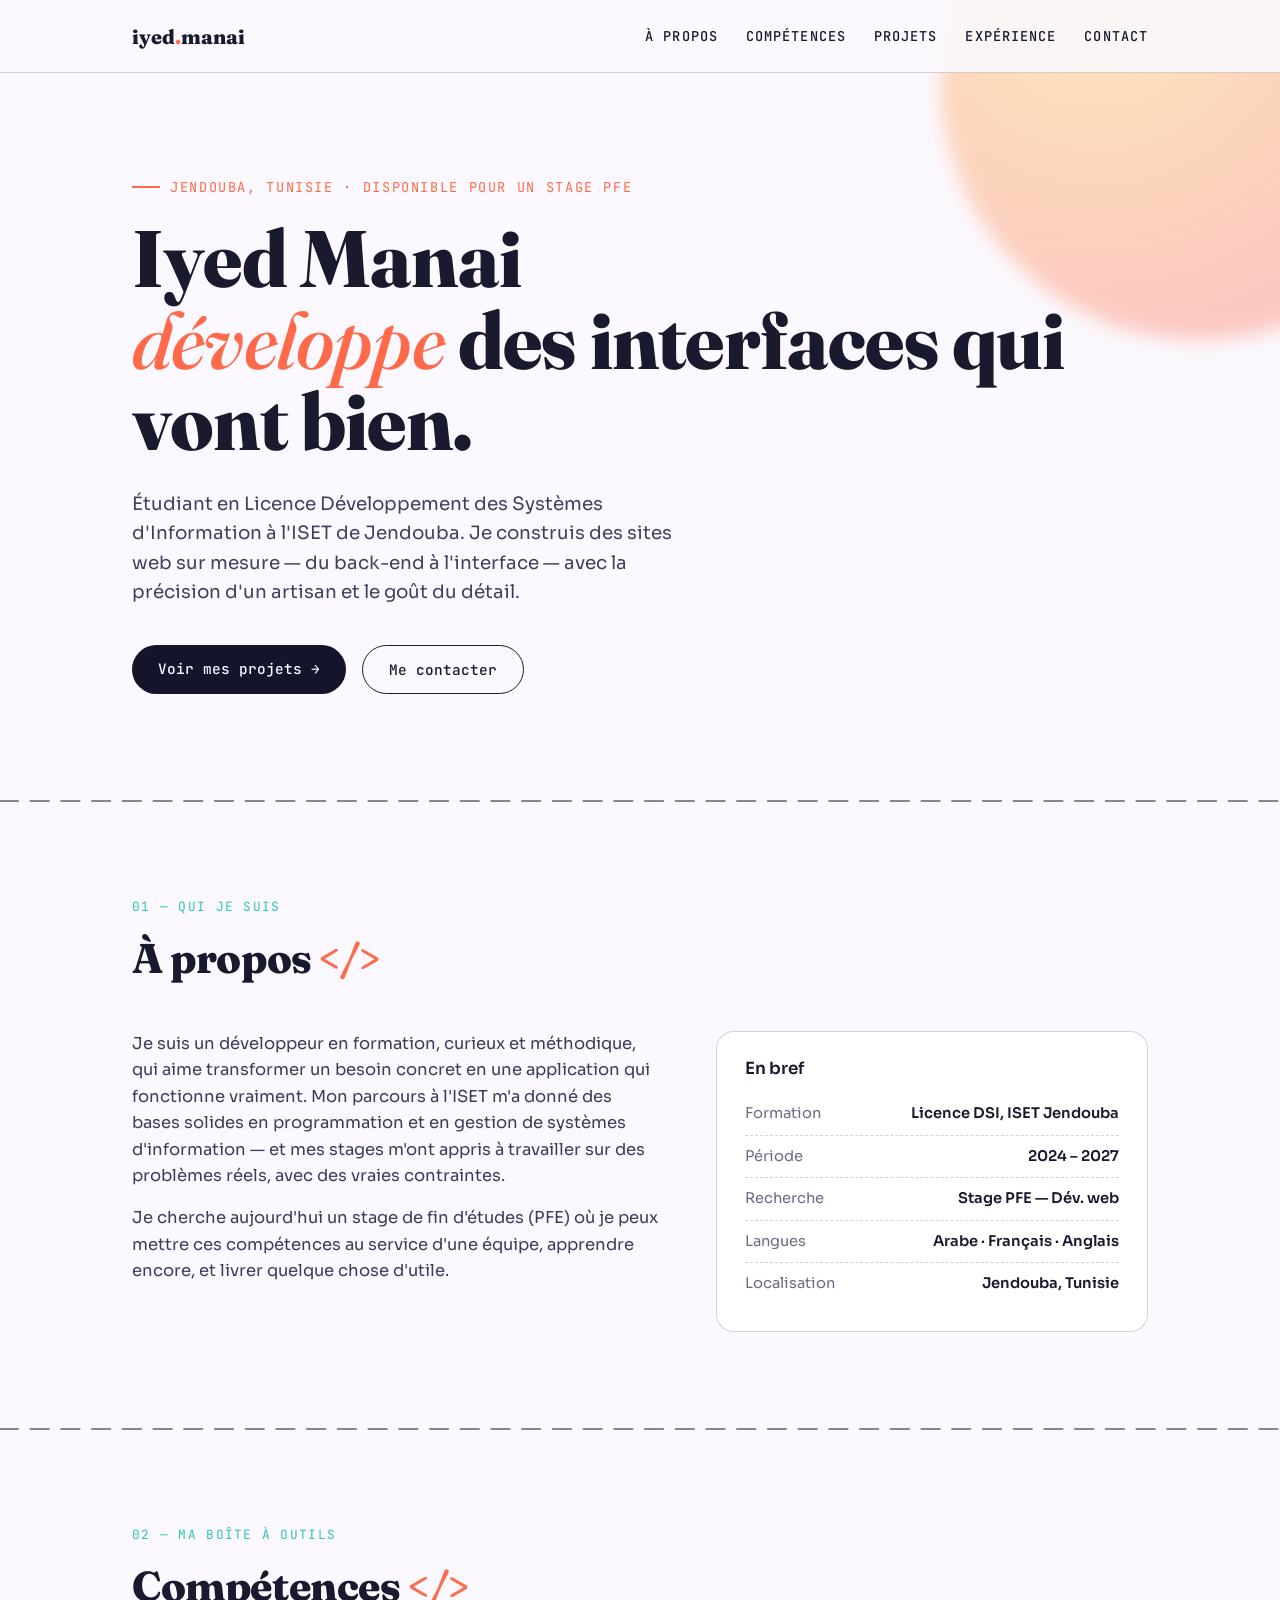
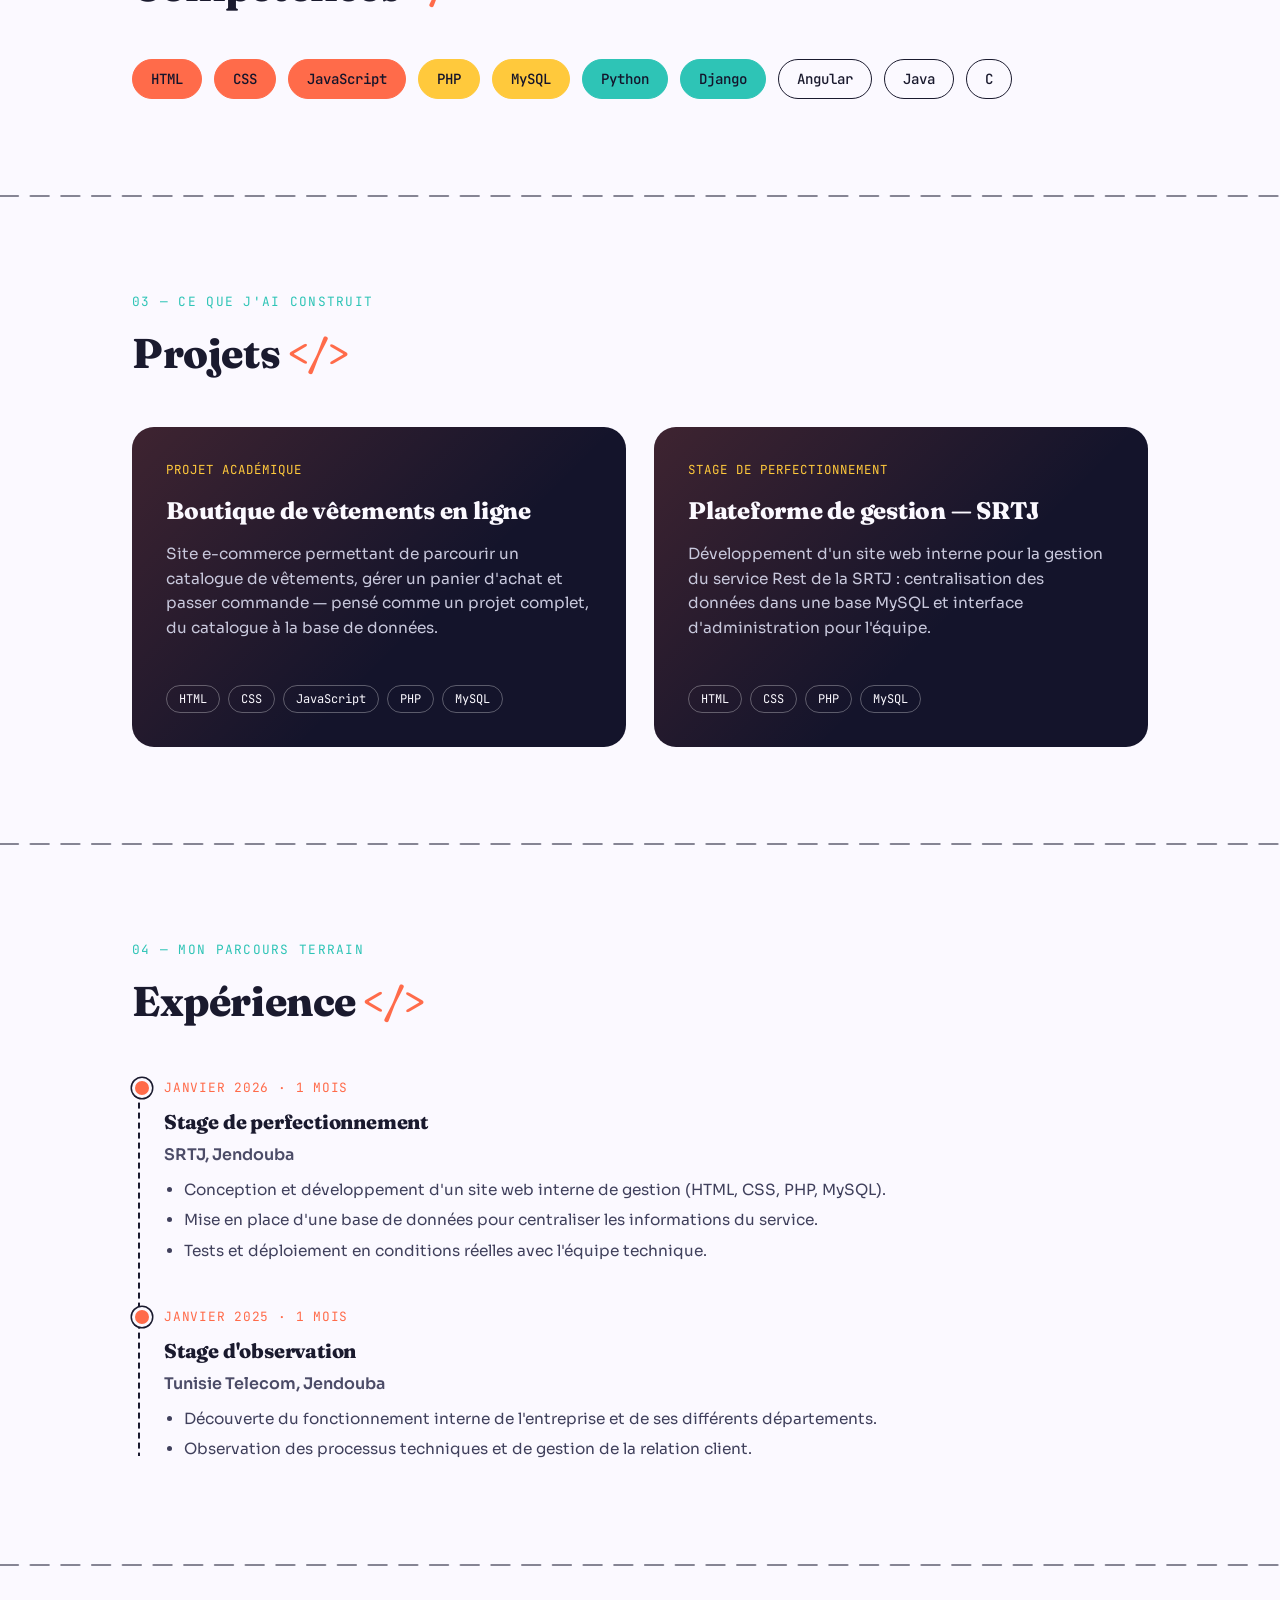
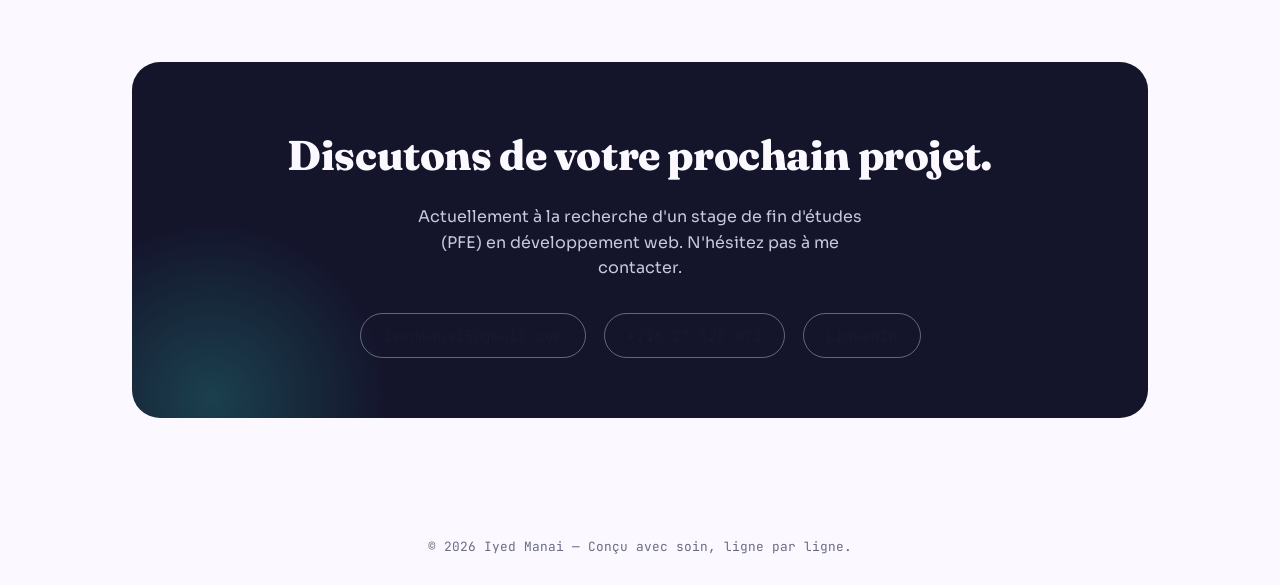
==== portfolio.html @ fb652b67 "Add files via upload" ====
<!DOCTYPE html>
<html lang="fr">
<head>
<meta charset="UTF-8">
<meta name="viewport" content="width=device-width, initial-scale=1.0">
<title>Iyed Manai — Développeur Web</title>
<link rel="preconnect" href="https://fonts.googleapis.com">
<link rel="preconnect" href="https://fonts.gstatic.com" crossorigin>
<link href="https://fonts.googleapis.com/css2?family=Fraunces:ital,opsz,wght@0,9..144,400;0,9..144,600;0,9..144,800;1,9..144,500&family=Sora:wght@300;400;500;600;700&family=JetBrains+Mono:wght@400;500;600&display=swap" rel="stylesheet">
<link rel="stylesheet" href="styles.css">
</head>
<body>

<header>
  <nav class="wrap">
    <div class="logo">iyed<span>.</span>manai</div>
    <ul id="navlist">
      <li><a href="#about">À propos</a></li>
      <li><a href="#skills">Compétences</a></li>
      <li><a href="#projects">Projets</a></li>
      <li><a href="#experience">Expérience</a></li>
      <li><a href="#contact">Contact</a></li>
    </ul>
    <button class="nav-toggle" id="navToggle" aria-label="Menu"><span></span><span></span><span></span></button>
  </nav>
</header>

<section class="hero">
  <div class="hero-blob"></div>
  <div class="wrap">
    <span class="eyebrow">Jendouba, Tunisie · Disponible pour un stage PFE</span>
    <h1>Iyed Manai<br><span class="accent">développe</span> des interfaces qui vont bien.</h1>
    <p class="lead">Étudiant en Licence Développement des Systèmes d'Information à l'ISET de Jendouba. Je construis des sites web sur mesure — du back-end à l'interface — avec la précision d'un artisan et le goût du détail.</p>
    <div class="hero-cta">
      <a href="#projects" class="btn btn-primary">Voir mes projets →</a>
      <a href="#contact" class="btn btn-ghost">Me contacter</a>
    </div>
  </div>
</section>

<div class="stitch"><svg preserveAspectRatio="none" viewBox="0 0 1000 14"><line x1="0" y1="7" x2="1000" y2="7" stroke="#14142B" stroke-width="2" stroke-dasharray="14 10" stroke-linecap="round" opacity="0.5"/></svg></div>

<section id="about">
  <div class="wrap">
    <span class="tag">01 — Qui je suis</span>
    <h2 class="sec-title">À propos <span class="bracket">&lt;/&gt;</span></h2>
    <div class="about-grid reveal">
      <div>
        <p>Je suis un développeur en formation, curieux et méthodique, qui aime transformer un besoin concret en une application qui fonctionne vraiment. Mon parcours à l'ISET m'a donné des bases solides en programmation et en gestion de systèmes d'information — et mes stages m'ont appris à travailler sur des problèmes réels, avec des vraies contraintes.</p>
        <p>Je cherche aujourd'hui un stage de fin d'études (PFE) où je peux mettre ces compétences au service d'une équipe, apprendre encore, et livrer quelque chose d'utile.</p>
      </div>
      <div class="card">
        <h3>En bref</h3>
        <div class="info-row"><span>Formation</span><span>Licence DSI, ISET Jendouba</span></div>
        <div class="info-row"><span>Période</span><span>2024 – 2027</span></div>
        <div class="info-row"><span>Recherche</span><span>Stage PFE — Dév. web</span></div>
        <div class="info-row"><span>Langues</span><span>Arabe · Français · Anglais</span></div>
        <div class="info-row"><span>Localisation</span><span>Jendouba, Tunisie</span></div>
      </div>
    </div>
  </div>
</section>

<div class="stitch"><svg preserveAspectRatio="none" viewBox="0 0 1000 14"><line x1="0" y1="7" x2="1000" y2="7" stroke="#14142B" stroke-width="2" stroke-dasharray="14 10" stroke-linecap="round" opacity="0.5"/></svg></div>

<section id="skills">
  <div class="wrap">
    <span class="tag">02 — Ma boîte à outils</span>
    <h2 class="sec-title">Compétences <span class="bracket">&lt;/&gt;</span></h2>
    <div class="skills-wrap reveal">
      <span class="pill c1">HTML</span>
      <span class="pill c1">CSS</span>
      <span class="pill c1">JavaScript</span>
      <span class="pill c2">PHP</span>
      <span class="pill c2">MySQL</span>
      <span class="pill c3">Python</span>
      <span class="pill c3">Django</span>
      <span class="pill">Angular</span>
      <span class="pill">Java</span>
      <span class="pill">C</span>
    </div>
  </div>
</section>

<div class="stitch"><svg preserveAspectRatio="none" viewBox="0 0 1000 14"><line x1="0" y1="7" x2="1000" y2="7" stroke="#14142B" stroke-width="2" stroke-dasharray="14 10" stroke-linecap="round" opacity="0.5"/></svg></div>

<section id="projects">
  <div class="wrap">
    <span class="tag">03 — Ce que j'ai construit</span>
    <h2 class="sec-title">Projets <span class="bracket">&lt;/&gt;</span></h2>
    <div class="projects reveal">
      <div class="project-card">
        <span class="proj-tag">Projet académique</span>
        <h3>Boutique de vêtements en ligne</h3>
        <p>Site e-commerce permettant de parcourir un catalogue de vêtements, gérer un panier d'achat et passer commande — pensé comme un projet complet, du catalogue à la base de données.</p>
        <div class="stack-row">
          <span class="chip">HTML</span><span class="chip">CSS</span><span class="chip">JavaScript</span><span class="chip">PHP</span><span class="chip">MySQL</span>
        </div>
      </div>
      <div class="project-card">
        <span class="proj-tag">Stage de perfectionnement</span>
        <h3>Plateforme de gestion — SRTJ</h3>
        <p>Développement d'un site web interne pour la gestion du service Rest de la SRTJ : centralisation des données dans une base MySQL et interface d'administration pour l'équipe.</p>
        <div class="stack-row">
          <span class="chip">HTML</span><span class="chip">CSS</span><span class="chip">PHP</span><span class="chip">MySQL</span>
        </div>
      </div>
    </div>
  </div>
</section>

<div class="stitch"><svg preserveAspectRatio="none" viewBox="0 0 1000 14"><line x1="0" y1="7" x2="1000" y2="7" stroke="#14142B" stroke-width="2" stroke-dasharray="14 10" stroke-linecap="round" opacity="0.5"/></svg></div>

<section id="experience">
  <div class="wrap">
    <span class="tag">04 — Mon parcours terrain</span>
    <h2 class="sec-title">Expérience <span class="bracket">&lt;/&gt;</span></h2>
    <div class="timeline reveal">
      <div class="tl-item">
        <span class="tl-date">Janvier 2026 · 1 mois</span>
        <h3>Stage de perfectionnement</h3>
        <span class="org">SRTJ, Jendouba</span>
        <ul>
          <li>Conception et développement d'un site web interne de gestion (HTML, CSS, PHP, MySQL).</li>
          <li>Mise en place d'une base de données pour centraliser les informations du service.</li>
          <li>Tests et déploiement en conditions réelles avec l'équipe technique.</li>
        </ul>
      </div>
      <div class="tl-item">
        <span class="tl-date">Janvier 2025 · 1 mois</span>
        <h3>Stage d'observation</h3>
        <span class="org">Tunisie Telecom, Jendouba</span>
        <ul>
          <li>Découverte du fonctionnement interne de l'entreprise et de ses différents départements.</li>
          <li>Observation des processus techniques et de gestion de la relation client.</li>
        </ul>
      </div>
    </div>
  </div>
</section>

<div class="stitch"><svg preserveAspectRatio="none" viewBox="0 0 1000 14"><line x1="0" y1="7" x2="1000" y2="7" stroke="#14142B" stroke-width="2" stroke-dasharray="14 10" stroke-linecap="round" opacity="0.5"/></svg></div>

<section id="contact">
  <div class="wrap">
    <div class="contact-box reveal">
      <h2>Discutons de votre prochain projet.</h2>
      <p>Actuellement à la recherche d'un stage de fin d'études (PFE) en développement web. N'hésitez pas à me contacter.</p>
      <div class="contact-links">
        <a href="mailto:iyedmanai5@gmail.com">iyedmanai5@gmail.com</a>
        <a href="tel:+21627528071">+216 27 528 071</a>
        <a href="https://www.linkedin.com/in/iyed-manai-74b932219/" target="_blank" rel="noopener">LinkedIn</a>
      </div>
    </div>
  </div>
</section>

<footer>© 2026 Iyed Manai — Conçu avec soin, ligne par ligne.</footer>

<script>
  const navToggle = document.getElementById('navToggle');
  const navList = document.getElementById('navlist');
  navToggle.addEventListener('click', () => navList.classList.toggle('open'));
  navList.querySelectorAll('a').forEach(a => a.addEventListener('click', () => navList.classList.remove('open')));

  const io = new IntersectionObserver((entries) => {
    entries.forEach(entry => {
      if(entry.isIntersecting){
        entry.target.classList.add('show');
        io.unobserve(entry.target);
      }
    });
  }, { threshold: 0.15 });
  document.querySelectorAll('.reveal').forEach(el => io.observe(el));
</script>

</body>
</html>
---- styles.css ----
/* ---------- TOKENS ---------- */
:root{
  --void:#14142B; --chalk:#FBF9FF; --zest:#FF6B4A; --thread:#FFC93C;
  --mint:#2EC4B6; --ink:#1A1A2E; --paper:#FFF; --line:rgba(20,20,43,.18);
  --max:1080px;
}
*{box-sizing:border-box; margin:0; padding:0;}
html{scroll-behavior:smooth;}
body{background:var(--chalk); color:var(--ink); font:400 16px/1.6 Sora,sans-serif;}
::selection{background:var(--thread); color:var(--void);}
h1,h2,h3{font-family:Fraunces,serif; font-weight:800; letter-spacing:-.01em;}
a{color:inherit; text-decoration:none;}
.wrap{max-width:var(--max); margin:0 auto; padding:0 32px;}
.mono{font-family:'JetBrains Mono',monospace;}

/* ---------- STITCH DIVIDER ---------- */
.stitch{width:100%; height:14px;}
.stitch svg{width:100%; height:100%; display:block;}

/* ---------- NAV ---------- */
header{position:fixed; inset:0 0 auto 0; z-index:50; background:rgba(251,249,255,.85); backdrop-filter:blur(10px); border-bottom:1px solid var(--line);}
nav.wrap{display:flex; align-items:center; justify-content:space-between; height:72px;}
.logo{font:800 1.25rem Fraunces,serif;}
.logo span{color:var(--zest);}
nav ul{list-style:none; display:flex; gap:28px;}
nav a{font:500 .85rem 'JetBrains Mono',monospace; text-transform:uppercase; letter-spacing:.08em; padding-bottom:4px; border-bottom:2px solid transparent; transition:.25s;}
nav a:hover{border-color:var(--zest); color:var(--zest);}
.nav-toggle{display:none;}

@media(max-width:760px){
  nav ul{position:fixed; top:72px; inset:72px 0 auto 0; background:var(--chalk); flex-direction:column; padding:20px 32px; gap:16px; border-bottom:1px solid var(--line); transform:translateY(-130%); transition:transform .3s;}
  nav ul.open{transform:translateY(0);}
  .nav-toggle{display:flex; flex-direction:column; gap:5px; background:none; border:none; cursor:pointer; padding:8px;}
  .nav-toggle span{width:22px; height:2px; background:var(--ink); display:block;}
}

/* ---------- HERO ---------- */
.hero{padding:170px 0 100px; position:relative; overflow:hidden;}
.hero-blob{position:absolute; width:520px; height:520px; border-radius:50%; background:radial-gradient(circle at 30% 30%,var(--thread),var(--zest) 70%); filter:blur(10px); opacity:.35; top:-180px; right:-180px;}
.eyebrow{font:.85rem 'JetBrains Mono',monospace; color:var(--zest); text-transform:uppercase; letter-spacing:.12em; display:inline-flex; align-items:center; gap:10px; margin-bottom:22px;}
.eyebrow::before{content:""; width:28px; height:2px; background:var(--zest);}
.hero h1{font-size:clamp(2.6rem,7vw,5rem); line-height:1.02; position:relative; z-index:1;}
.hero h1 .accent{color:var(--zest); font-style:italic; font-weight:500;}
.hero p.lead{max-width:560px; margin-top:26px; font-size:1.15rem; color:#40405c; position:relative; z-index:1;}
.hero-cta{display:flex; gap:16px; margin-top:38px; flex-wrap:wrap; position:relative; z-index:1;}
.btn{font:500 .9rem 'JetBrains Mono',monospace; padding:14px 26px; border-radius:100px; display:inline-flex; gap:8px; transition:.2s;}
.btn-primary{background:var(--void); color:var(--chalk);}
.btn-primary:hover{transform:translateY(-2px); box-shadow:0 10px 24px rgba(20,20,43,.25);}
.btn-ghost{border:1.5px solid var(--ink);}
.btn-ghost:hover{transform:translateY(-2px); background:var(--void); color:var(--chalk);}

/* ---------- SECTIONS ---------- */
section{padding:90px 0;}
.tag{display:block; font:.8rem 'JetBrains Mono',monospace; color:var(--mint); text-transform:uppercase; letter-spacing:.1em; margin-bottom:10px;}
.sec-title{font-size:clamp(1.8rem,4vw,2.6rem); margin-bottom:40px;}
.sec-title .bracket{color:var(--zest);}

/* ---------- ABOUT ---------- */
.about-grid{display:grid; grid-template-columns:1.1fr .9fr; gap:56px;}
.about-grid p{color:#3c3c58; margin-bottom:16px; font-size:1.03rem;}
.card{background:var(--paper); border:1px solid var(--line); border-radius:18px; padding:26px 28px;}
.card h3{font:600 1.05rem Sora,sans-serif; margin-bottom:14px;}
.info-row{display:flex; justify-content:space-between; padding:9px 0; border-bottom:1px dashed var(--line); font-size:.92rem;}
.info-row:last-child{border-bottom:none;}
.info-row span:first-child{color:#6b6b85;}
.info-row span:last-child{font-weight:600; text-align:right;}
@media(max-width:760px){.about-grid{grid-template-columns:1fr;}}

/* ---------- SKILLS ---------- */
.skills-wrap{display:flex; flex-wrap:wrap; gap:12px;}
.pill{font:500 .88rem 'JetBrains Mono',monospace; padding:10px 18px; border-radius:100px; border:1.5px solid var(--ink); transition:.2s;}
.pill:hover{transform:translateY(-3px);}
.pill.c1{background:var(--zest); border-color:var(--zest); color:var(--void);}
.pill.c2{background:var(--thread); border-color:var(--thread); color:var(--void);}
.pill.c3{background:var(--mint); border-color:var(--mint); color:var(--void);}

/* ---------- PROJECTS ---------- */
.projects{display:grid; grid-template-columns:1fr 1fr; gap:28px;}
@media(max-width:760px){.projects{grid-template-columns:1fr;}}
.project-card{background:var(--void); color:var(--chalk); border-radius:22px; padding:34px; position:relative; overflow:hidden; display:flex; flex-direction:column; min-height:320px;}
.project-card::before{content:""; position:absolute; inset:0; background:linear-gradient(135deg,rgba(255,107,74,.18),transparent 60%);}
.project-card>*{position:relative; z-index:1;}
.proj-tag{font:.78rem 'JetBrains Mono',monospace; color:var(--thread); letter-spacing:.08em; text-transform:uppercase;}
.project-card h3{color:var(--chalk); font-size:1.5rem; margin:14px 0 12px;}
.project-card p{color:#c8c8dc; font-size:.96rem; margin-bottom:18px; flex-grow:1;}
.stack-row{display:flex; flex-wrap:wrap; gap:8px;}
.chip{font:.75rem 'JetBrains Mono',monospace; border:1px solid rgba(255,255,255,.3); border-radius:100px; padding:5px 12px;}

/* ---------- EXPERIENCE ---------- */
.timeline{position:relative; padding-left:32px;}
.timeline::before{content:""; position:absolute; left:6px; top:6px; bottom:6px; width:2px; background:repeat-y linear-gradient(var(--ink) 60%,transparent 0) 0/2px 10px;}
.tl-item{position:relative; margin-bottom:40px;}
.tl-item:last-child{margin-bottom:0;}
.tl-item::before{content:""; position:absolute; left:-32px; top:4px; width:14px; height:14px; border-radius:50%; background:var(--zest); border:3px solid var(--chalk); box-shadow:0 0 0 1.5px var(--ink);}
.tl-date{font:.8rem 'JetBrains Mono',monospace; color:var(--zest); text-transform:uppercase; letter-spacing:.06em;}
.tl-item h3{font-size:1.25rem; margin:6px 0 4px;}
.tl-item .org{font-weight:600; color:#4c4c68; margin-bottom:10px; display:block;}
.tl-item ul{padding-left:20px; color:#40405c; font-size:.96rem;}
.tl-item li{margin-bottom:6px;}

/* ---------- CONTACT ---------- */
.contact-box{background:var(--void); border-radius:28px; padding:60px 48px; text-align:center; position:relative; overflow:hidden;}
.contact-box::after{content:""; position:absolute; width:360px; height:360px; border-radius:50%; background:radial-gradient(circle,var(--mint),transparent 70%); opacity:.25; bottom:-160px; left:-100px;}
.contact-box>*{position:relative; z-index:1;}
.contact-box h2{color:var(--chalk); font-size:clamp(1.8rem,4vw,2.6rem);}
.contact-box p{color:#c8c8dc; max-width:480px; margin:16px auto 32px;}
.contact-links{display:flex; justify-content:center; gap:18px; flex-wrap:wrap;}
.contact-links a{font:.9rem 'JetBrains Mono',monospace; border:1.5px solid rgba(255,255,255,.35); padding:12px 22px; border-radius:100px; transition:.2s;}
.contact-links a:hover{background:var(--zest); border-color:var(--zest); transform:translateY(-2px);}

footer{text-align:center; padding:30px 0; font:.8rem 'JetBrains Mono',monospace; color:#6b6b85;}

/* ---------- REVEAL ---------- */
.reveal{opacity:0; transform:translateY(24px); transition:opacity .7s,transform .7s;}
.reveal.show{opacity:1; transform:none;}
@media(prefers-reduced-motion:reduce){.reveal{opacity:1; transform:none; transition:none;} html{scroll-behavior:auto;}}
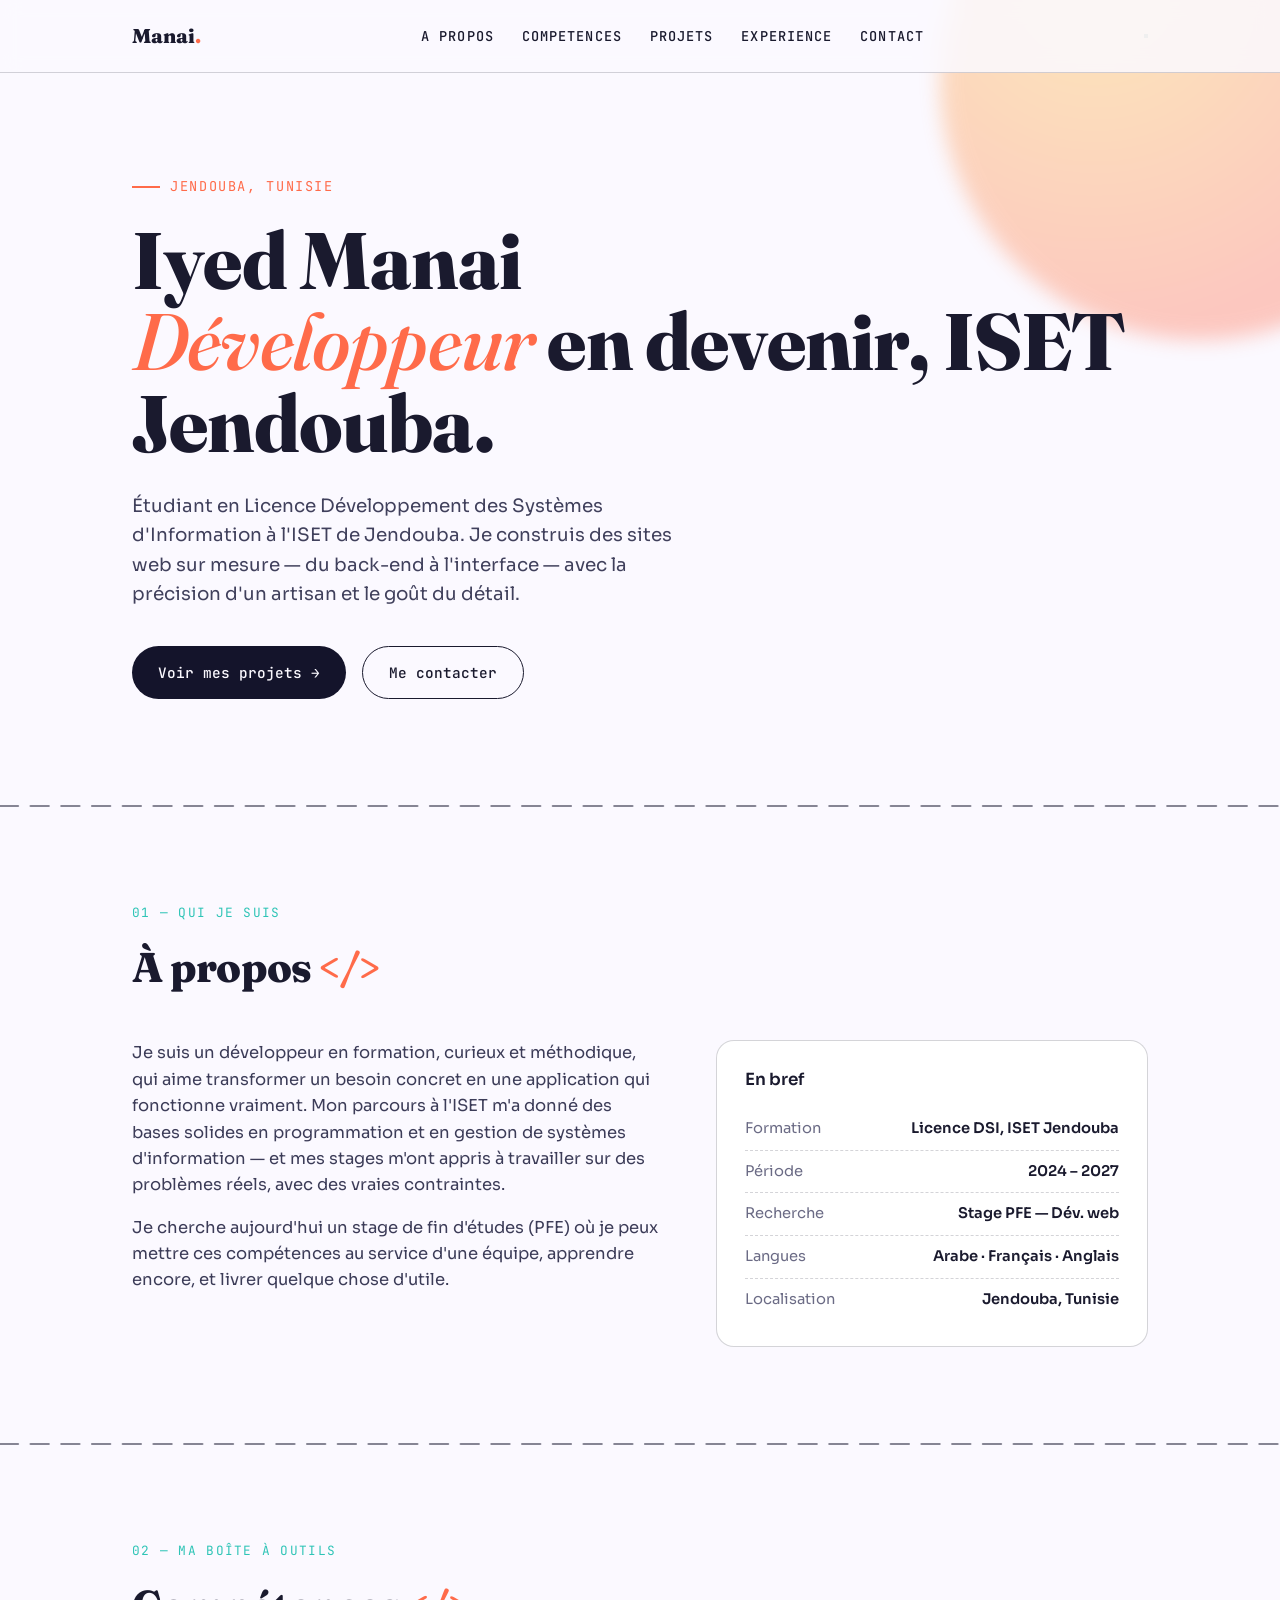
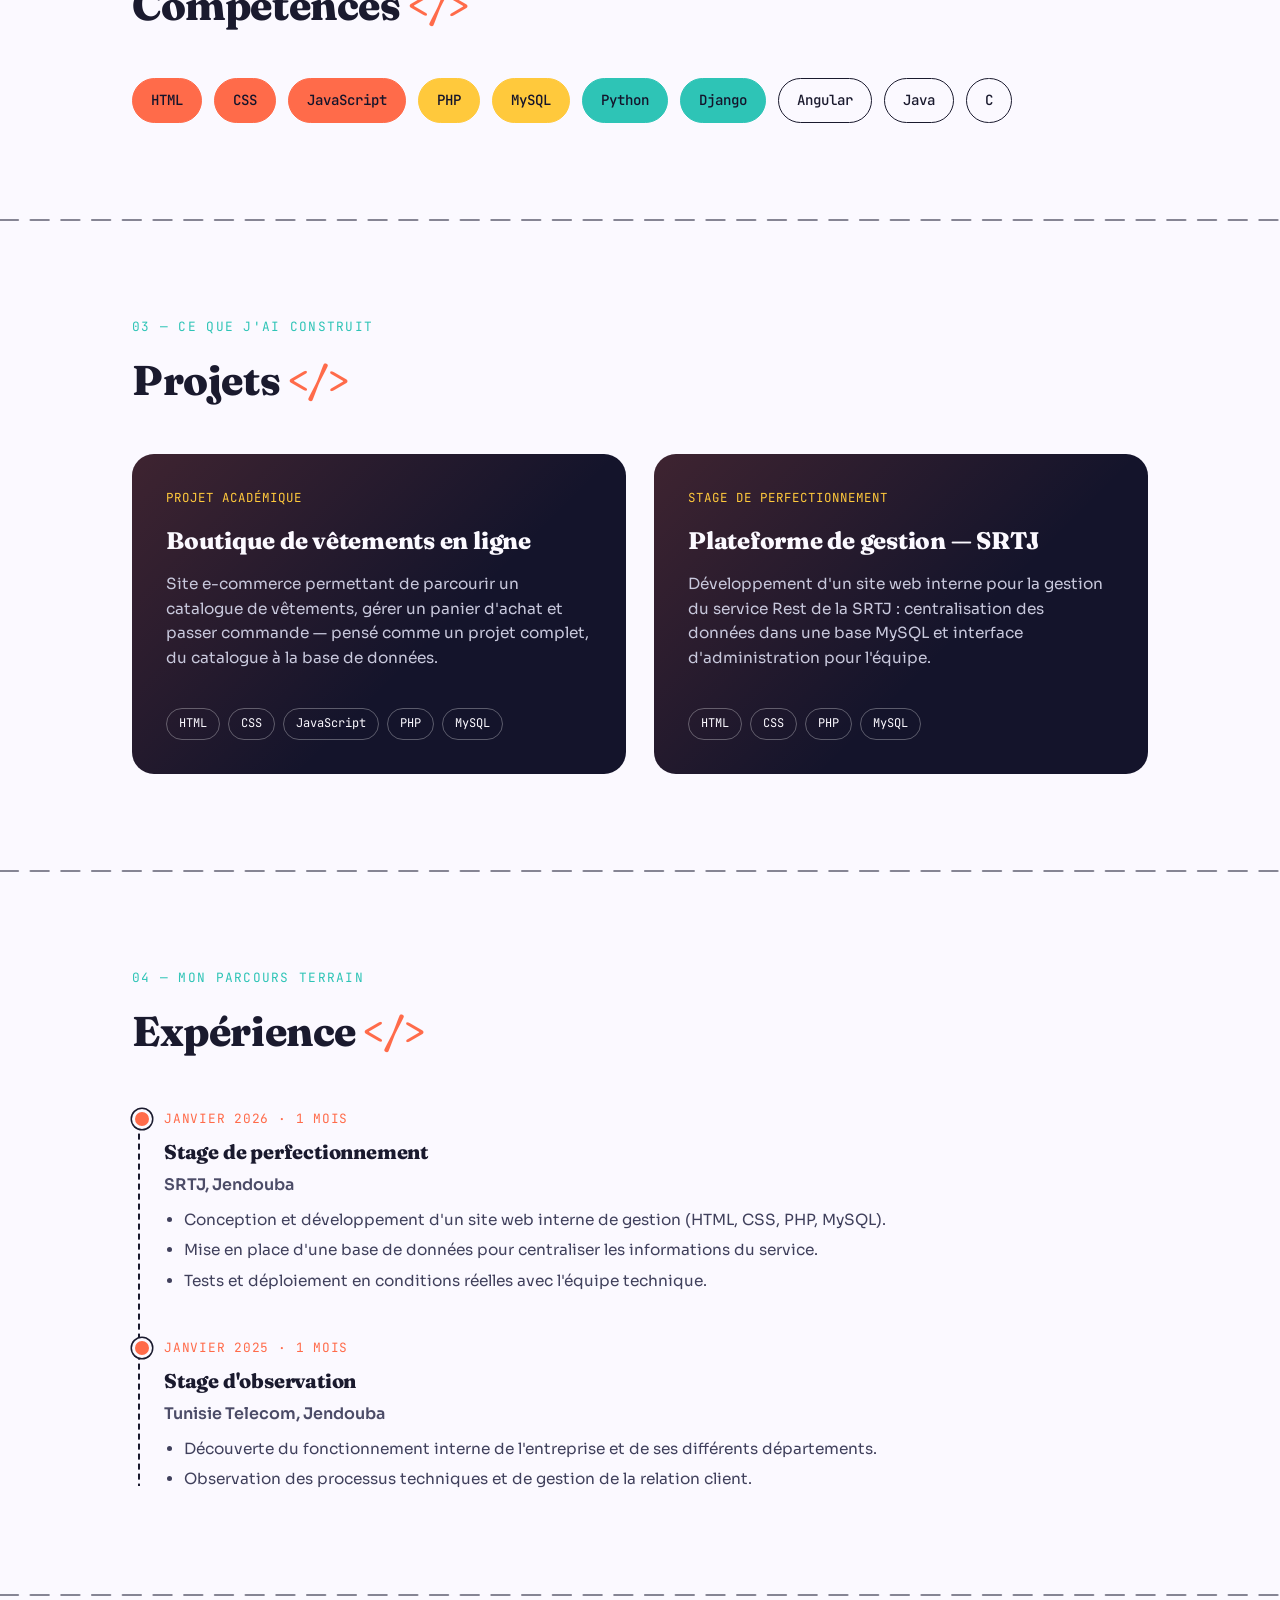
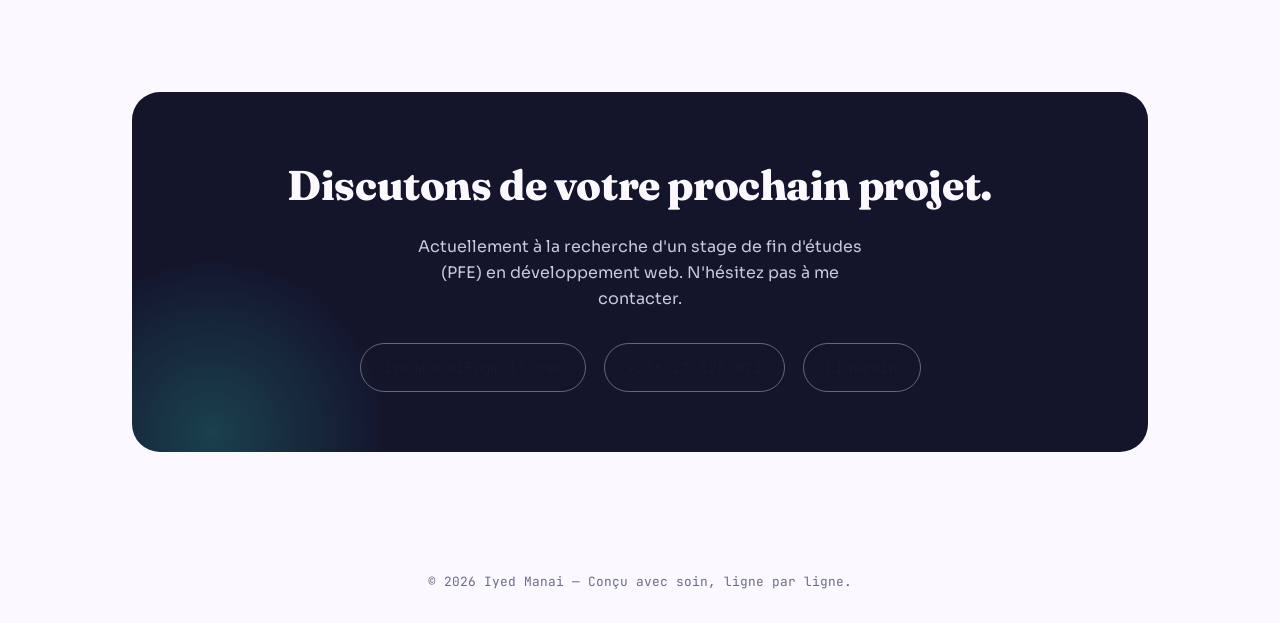
==== commit bacaf5a1: "Update portfolio.html with content and style changes" ====
--- a/portfolio.html
+++ b/portfolio.html
@@ -3,9 +3,8 @@
 <head>
 <meta charset="UTF-8">
 <meta name="viewport" content="width=device-width, initial-scale=1.0">
-<title>Iyed Manai — Développeur Web</title>
-<link rel="preconnect" href="https://fonts.googleapis.com">
-<link rel="preconnect" href="https://fonts.gstatic.com" crossorigin>
+<title>Iyed Manai - Developpeur Web</title>
+
 <link href="https://fonts.googleapis.com/css2?family=Fraunces:ital,opsz,wght@0,9..144,400;0,9..144,600;0,9..144,800;1,9..144,500&family=Sora:wght@300;400;500;600;700&family=JetBrains+Mono:wght@400;500;600&display=swap" rel="stylesheet">
 <link rel="stylesheet" href="styles.css">
 </head>
@@ -13,12 +12,12 @@
 
 <header>
   <nav class="wrap">
-    <div class="logo">iyed<span>.</span>manai</div>
+    <div class="logo">Manai<span>.</div>
     <ul id="navlist">
-      <li><a href="#about">À propos</a></li>
-      <li><a href="#skills">Compétences</a></li>
+      <li><a href="#about">A propos</a></li>
+      <li><a href="#skills">Competences</a></li>
       <li><a href="#projects">Projets</a></li>
-      <li><a href="#experience">Expérience</a></li>
+      <li><a href="#experience">Experience</a></li>
       <li><a href="#contact">Contact</a></li>
     </ul>
     <button class="nav-toggle" id="navToggle" aria-label="Menu"><span></span><span></span><span></span></button>
@@ -28,8 +27,8 @@
 <section class="hero">
   <div class="hero-blob"></div>
   <div class="wrap">
-    <span class="eyebrow">Jendouba, Tunisie · Disponible pour un stage PFE</span>
-    <h1>Iyed Manai<br><span class="accent">développe</span> des interfaces qui vont bien.</h1>
+    <span class="eyebrow">Jendouba, Tunisie </span>
+    <h1>Iyed Manai<br><span class="accent">Développeur</span> en devenir, ISET Jendouba.</h1>
     <p class="lead">Étudiant en Licence Développement des Systèmes d'Information à l'ISET de Jendouba. Je construis des sites web sur mesure — du back-end à l'interface — avec la précision d'un artisan et le goût du détail.</p>
     <div class="hero-cta">
       <a href="#projects" class="btn btn-primary">Voir mes projets →</a>
@@ -157,22 +156,5 @@
 
 <footer>© 2026 Iyed Manai — Conçu avec soin, ligne par ligne.</footer>
 
-<script>
-  const navToggle = document.getElementById('navToggle');
-  const navList = document.getElementById('navlist');
-  navToggle.addEventListener('click', () => navList.classList.toggle('open'));
-  navList.querySelectorAll('a').forEach(a => a.addEventListener('click', () => navList.classList.remove('open')));
-
-  const io = new IntersectionObserver((entries) => {
-    entries.forEach(entry => {
-      if(entry.isIntersecting){
-        entry.target.classList.add('show');
-        io.unobserve(entry.target);
-      }
-    });
-  }, { threshold: 0.15 });
-  document.querySelectorAll('.reveal').forEach(el => io.observe(el));
-</script>
-
 </body>
 </html>
--- a/styles.css
+++ b/styles.css
@@ -1,116 +1,567 @@
 /* ---------- TOKENS ---------- */
-:root{
-  --void:#14142B; --chalk:#FBF9FF; --zest:#FF6B4A; --thread:#FFC93C;
-  --mint:#2EC4B6; --ink:#1A1A2E; --paper:#FFF; --line:rgba(20,20,43,.18);
-  --max:1080px;
-}
-*{box-sizing:border-box; margin:0; padding:0;}
-html{scroll-behavior:smooth;}
-body{background:var(--chalk); color:var(--ink); font:400 16px/1.6 Sora,sans-serif;}
-::selection{background:var(--thread); color:var(--void);}
-h1,h2,h3{font-family:Fraunces,serif; font-weight:800; letter-spacing:-.01em;}
-a{color:inherit; text-decoration:none;}
-.wrap{max-width:var(--max); margin:0 auto; padding:0 32px;}
-.mono{font-family:'JetBrains Mono',monospace;}
+:root {
+  --void: #14142B;
+  --chalk: #FBF9FF;
+  --zest: #FF6B4A;
+  --thread: #FFC93C;
+  --mint: #2EC4B6;
+  --ink: #1A1A2E;
+  --paper: #FFFFFF;
+  --line: rgba(20, 20, 43, 0.18);
+  --max: 1080px;
+}
+
+* {
+  box-sizing: border-box;
+  margin: 0;
+  padding: 0;
+}
+
+html {
+  scroll-behavior: smooth;
+}
+
+body {
+  background: var(--chalk);
+  color: var(--ink);
+  font-family: Sora, sans-serif;
+  font-weight: 400;
+  font-size: 16px;
+  line-height: 1.6;
+}
+
+::selection {
+  background: var(--thread);
+  color: var(--void);
+}
+
+h1, h2, h3 {
+  font-family: Fraunces, serif;
+  font-weight: 800;
+  letter-spacing: -0.01em;
+}
+
+a {
+  color: inherit;
+  text-decoration: none;
+}
+
+.wrap {
+  max-width: var(--max);
+  margin: 0 auto;
+  padding: 0 32px;
+}
+
+.mono {
+  font-family: 'JetBrains Mono', monospace;
+}
 
 /* ---------- STITCH DIVIDER ---------- */
-.stitch{width:100%; height:14px;}
-.stitch svg{width:100%; height:100%; display:block;}
+.stitch {
+  width: 100%;
+  height: 14px;
+}
+
+.stitch svg {
+  width: 100%;
+  height: 100%;
+  display: block;
+}
 
 /* ---------- NAV ---------- */
-header{position:fixed; inset:0 0 auto 0; z-index:50; background:rgba(251,249,255,.85); backdrop-filter:blur(10px); border-bottom:1px solid var(--line);}
-nav.wrap{display:flex; align-items:center; justify-content:space-between; height:72px;}
-.logo{font:800 1.25rem Fraunces,serif;}
-.logo span{color:var(--zest);}
-nav ul{list-style:none; display:flex; gap:28px;}
-nav a{font:500 .85rem 'JetBrains Mono',monospace; text-transform:uppercase; letter-spacing:.08em; padding-bottom:4px; border-bottom:2px solid transparent; transition:.25s;}
-nav a:hover{border-color:var(--zest); color:var(--zest);}
-.nav-toggle{display:none;}
-
-@media(max-width:760px){
-  nav ul{position:fixed; top:72px; inset:72px 0 auto 0; background:var(--chalk); flex-direction:column; padding:20px 32px; gap:16px; border-bottom:1px solid var(--line); transform:translateY(-130%); transition:transform .3s;}
-  nav ul.open{transform:translateY(0);}
-  .nav-toggle{display:flex; flex-direction:column; gap:5px; background:none; border:none; cursor:pointer; padding:8px;}
-  .nav-toggle span{width:22px; height:2px; background:var(--ink); display:block;}
+header {
+  position: fixed;
+  top: 0;
+  left: 0;
+  right: 0;
+  z-index: 50;
+  background: rgba(251, 249, 255, 0.85);
+  backdrop-filter: blur(10px);
+  border-bottom: 1px solid var(--line);
+}
+
+nav.wrap {
+  display: flex;
+  align-items: center;
+  justify-content: space-between;
+  height: 72px;
+}
+
+.logo {
+  font-family: Fraunces, serif;
+  font-weight: 800;
+  font-size: 1.25rem;
+}
+
+.logo span {
+  color: var(--zest);
+}
+
+nav ul {
+  list-style: none;
+  display: flex;
+  gap: 28px;
+  flex-wrap: wrap;
+}
+
+nav a {
+  font-family: 'JetBrains Mono', monospace;
+  font-weight: 500;
+  font-size: 0.85rem;
+  text-transform: uppercase;
+  letter-spacing: 0.08em;
+  padding-bottom: 4px;
+  border-bottom: 2px solid transparent;
+  transition: border-color 0.25s, color 0.25s;
+}
+
+nav a:hover {
+  border-color: var(--zest);
+  color: var(--zest);
+}
+
+@media (max-width: 760px) {
+  nav.wrap {
+    flex-direction: column;
+    height: auto;
+    padding: 16px 32px;
+    gap: 12px;
+  }
+
+  header {
+    position: static;
+  }
 }
 
 /* ---------- HERO ---------- */
-.hero{padding:170px 0 100px; position:relative; overflow:hidden;}
-.hero-blob{position:absolute; width:520px; height:520px; border-radius:50%; background:radial-gradient(circle at 30% 30%,var(--thread),var(--zest) 70%); filter:blur(10px); opacity:.35; top:-180px; right:-180px;}
-.eyebrow{font:.85rem 'JetBrains Mono',monospace; color:var(--zest); text-transform:uppercase; letter-spacing:.12em; display:inline-flex; align-items:center; gap:10px; margin-bottom:22px;}
-.eyebrow::before{content:""; width:28px; height:2px; background:var(--zest);}
-.hero h1{font-size:clamp(2.6rem,7vw,5rem); line-height:1.02; position:relative; z-index:1;}
-.hero h1 .accent{color:var(--zest); font-style:italic; font-weight:500;}
-.hero p.lead{max-width:560px; margin-top:26px; font-size:1.15rem; color:#40405c; position:relative; z-index:1;}
-.hero-cta{display:flex; gap:16px; margin-top:38px; flex-wrap:wrap; position:relative; z-index:1;}
-.btn{font:500 .9rem 'JetBrains Mono',monospace; padding:14px 26px; border-radius:100px; display:inline-flex; gap:8px; transition:.2s;}
-.btn-primary{background:var(--void); color:var(--chalk);}
-.btn-primary:hover{transform:translateY(-2px); box-shadow:0 10px 24px rgba(20,20,43,.25);}
-.btn-ghost{border:1.5px solid var(--ink);}
-.btn-ghost:hover{transform:translateY(-2px); background:var(--void); color:var(--chalk);}
+.hero {
+  padding: 170px 0 100px;
+  position: relative;
+  overflow: hidden;
+}
+
+@media (max-width: 760px) {
+  .hero {
+    padding-top: 60px;
+  }
+}
+
+.hero-blob {
+  position: absolute;
+  width: 520px;
+  height: 520px;
+  border-radius: 50%;
+  background: radial-gradient(circle at 30% 30%, var(--thread), var(--zest) 70%);
+  filter: blur(10px);
+  opacity: 0.35;
+  top: -180px;
+  right: -180px;
+}
+
+.eyebrow {
+  font-family: 'JetBrains Mono', monospace;
+  font-size: 0.85rem;
+  color: var(--zest);
+  text-transform: uppercase;
+  letter-spacing: 0.12em;
+  display: inline-flex;
+  align-items: center;
+  gap: 10px;
+  margin-bottom: 22px;
+}
+
+.eyebrow::before {
+  content: "";
+  width: 28px;
+  height: 2px;
+  background: var(--zest);
+}
+
+.hero h1 {
+  font-size: clamp(2.6rem, 7vw, 5rem);
+  line-height: 1.02;
+  position: relative;
+  z-index: 1;
+}
+
+.hero h1 .accent {
+  color: var(--zest);
+  font-style: italic;
+  font-weight: 500;
+}
+
+.hero p.lead {
+  max-width: 560px;
+  margin-top: 26px;
+  font-size: 1.15rem;
+  color: #40405c;
+  position: relative;
+  z-index: 1;
+}
+
+.hero-cta {
+  display: flex;
+  gap: 16px;
+  margin-top: 38px;
+  flex-wrap: wrap;
+  position: relative;
+  z-index: 1;
+}
+
+.btn {
+  font-family: 'JetBrains Mono', monospace;
+  font-weight: 500;
+  font-size: 0.9rem;
+  padding: 14px 26px;
+  border-radius: 100px;
+  display: inline-flex;
+  align-items: center;
+  gap: 8px;
+  transition: transform 0.2s ease, box-shadow 0.2s ease;
+}
+
+.btn-primary {
+  background: var(--void);
+  color: var(--chalk);
+}
+
+.btn-primary:hover {
+  transform: translateY(-2px);
+  box-shadow: 0 10px 24px rgba(20, 20, 43, 0.25);
+}
+
+.btn-ghost {
+  border: 1.5px solid var(--ink);
+}
+
+.btn-ghost:hover {
+  transform: translateY(-2px);
+  background: var(--void);
+  color: var(--chalk);
+}
 
 /* ---------- SECTIONS ---------- */
-section{padding:90px 0;}
-.tag{display:block; font:.8rem 'JetBrains Mono',monospace; color:var(--mint); text-transform:uppercase; letter-spacing:.1em; margin-bottom:10px;}
-.sec-title{font-size:clamp(1.8rem,4vw,2.6rem); margin-bottom:40px;}
-.sec-title .bracket{color:var(--zest);}
+section {
+  padding: 90px 0;
+}
+
+.tag {
+  display: block;
+  font-family: 'JetBrains Mono', monospace;
+  font-size: 0.8rem;
+  color: var(--mint);
+  text-transform: uppercase;
+  letter-spacing: 0.1em;
+  margin-bottom: 10px;
+}
+
+.sec-title {
+  font-size: clamp(1.8rem, 4vw, 2.6rem);
+  margin-bottom: 40px;
+}
+
+.sec-title .bracket {
+  color: var(--zest);
+}
 
 /* ---------- ABOUT ---------- */
-.about-grid{display:grid; grid-template-columns:1.1fr .9fr; gap:56px;}
-.about-grid p{color:#3c3c58; margin-bottom:16px; font-size:1.03rem;}
-.card{background:var(--paper); border:1px solid var(--line); border-radius:18px; padding:26px 28px;}
-.card h3{font:600 1.05rem Sora,sans-serif; margin-bottom:14px;}
-.info-row{display:flex; justify-content:space-between; padding:9px 0; border-bottom:1px dashed var(--line); font-size:.92rem;}
-.info-row:last-child{border-bottom:none;}
-.info-row span:first-child{color:#6b6b85;}
-.info-row span:last-child{font-weight:600; text-align:right;}
-@media(max-width:760px){.about-grid{grid-template-columns:1fr;}}
+.about-grid {
+  display: grid;
+  grid-template-columns: 1.1fr 0.9fr;
+  gap: 56px;
+}
+
+.about-grid p {
+  color: #3c3c58;
+  margin-bottom: 16px;
+  font-size: 1.03rem;
+}
+
+.card {
+  background: var(--paper);
+  border: 1px solid var(--line);
+  border-radius: 18px;
+  padding: 26px 28px;
+}
+
+.card h3 {
+  font-family: Sora, sans-serif;
+  font-weight: 600;
+  font-size: 1.05rem;
+  margin-bottom: 14px;
+}
+
+.info-row {
+  display: flex;
+  justify-content: space-between;
+  padding: 9px 0;
+  border-bottom: 1px dashed var(--line);
+  font-size: 0.92rem;
+}
+
+.info-row:last-child {
+  border-bottom: none;
+}
+
+.info-row span:first-child {
+  color: #6b6b85;
+}
+
+.info-row span:last-child {
+  font-weight: 600;
+  text-align: right;
+}
+
+@media (max-width: 760px) {
+  .about-grid {
+    grid-template-columns: 1fr;
+  }
+}
 
 /* ---------- SKILLS ---------- */
-.skills-wrap{display:flex; flex-wrap:wrap; gap:12px;}
-.pill{font:500 .88rem 'JetBrains Mono',monospace; padding:10px 18px; border-radius:100px; border:1.5px solid var(--ink); transition:.2s;}
-.pill:hover{transform:translateY(-3px);}
-.pill.c1{background:var(--zest); border-color:var(--zest); color:var(--void);}
-.pill.c2{background:var(--thread); border-color:var(--thread); color:var(--void);}
-.pill.c3{background:var(--mint); border-color:var(--mint); color:var(--void);}
+.skills-wrap {
+  display: flex;
+  flex-wrap: wrap;
+  gap: 12px;
+}
+
+.pill {
+  font-family: 'JetBrains Mono', monospace;
+  font-weight: 500;
+  font-size: 0.88rem;
+  padding: 10px 18px;
+  border-radius: 100px;
+  border: 1.5px solid var(--ink);
+  transition: transform 0.2s;
+}
+
+.pill:hover {
+  transform: translateY(-3px);
+}
+
+.pill.c1 {
+  background: var(--zest);
+  border-color: var(--zest);
+  color: var(--void);
+}
+
+.pill.c2 {
+  background: var(--thread);
+  border-color: var(--thread);
+  color: var(--void);
+}
+
+.pill.c3 {
+  background: var(--mint);
+  border-color: var(--mint);
+  color: var(--void);
+}
 
 /* ---------- PROJECTS ---------- */
-.projects{display:grid; grid-template-columns:1fr 1fr; gap:28px;}
-@media(max-width:760px){.projects{grid-template-columns:1fr;}}
-.project-card{background:var(--void); color:var(--chalk); border-radius:22px; padding:34px; position:relative; overflow:hidden; display:flex; flex-direction:column; min-height:320px;}
-.project-card::before{content:""; position:absolute; inset:0; background:linear-gradient(135deg,rgba(255,107,74,.18),transparent 60%);}
-.project-card>*{position:relative; z-index:1;}
-.proj-tag{font:.78rem 'JetBrains Mono',monospace; color:var(--thread); letter-spacing:.08em; text-transform:uppercase;}
-.project-card h3{color:var(--chalk); font-size:1.5rem; margin:14px 0 12px;}
-.project-card p{color:#c8c8dc; font-size:.96rem; margin-bottom:18px; flex-grow:1;}
-.stack-row{display:flex; flex-wrap:wrap; gap:8px;}
-.chip{font:.75rem 'JetBrains Mono',monospace; border:1px solid rgba(255,255,255,.3); border-radius:100px; padding:5px 12px;}
+.projects {
+  display: grid;
+  grid-template-columns: 1fr 1fr;
+  gap: 28px;
+}
+
+@media (max-width: 760px) {
+  .projects {
+    grid-template-columns: 1fr;
+  }
+}
+
+.project-card {
+  background: var(--void);
+  color: var(--chalk);
+  border-radius: 22px;
+  padding: 34px;
+  position: relative;
+  overflow: hidden;
+  display: flex;
+  flex-direction: column;
+  min-height: 320px;
+}
+
+.project-card::before {
+  content: "";
+  position: absolute;
+  inset: 0;
+  background: linear-gradient(135deg, rgba(255, 107, 74, 0.18), transparent 60%);
+}
+
+.project-card > * {
+  position: relative;
+  z-index: 1;
+}
+
+.proj-tag {
+  font-family: 'JetBrains Mono', monospace;
+  font-size: 0.78rem;
+  color: var(--thread);
+  letter-spacing: 0.08em;
+  text-transform: uppercase;
+}
+
+.project-card h3 {
+  color: var(--chalk);
+  font-size: 1.5rem;
+  margin: 14px 0 12px;
+}
+
+.project-card p {
+  color: #c8c8dc;
+  font-size: 0.96rem;
+  margin-bottom: 18px;
+  flex-grow: 1;
+}
+
+.stack-row {
+  display: flex;
+  flex-wrap: wrap;
+  gap: 8px;
+}
+
+.chip {
+  font-family: 'JetBrains Mono', monospace;
+  font-size: 0.75rem;
+  border: 1px solid rgba(255, 255, 255, 0.3);
+  border-radius: 100px;
+  padding: 5px 12px;
+}
 
 /* ---------- EXPERIENCE ---------- */
-.timeline{position:relative; padding-left:32px;}
-.timeline::before{content:""; position:absolute; left:6px; top:6px; bottom:6px; width:2px; background:repeat-y linear-gradient(var(--ink) 60%,transparent 0) 0/2px 10px;}
-.tl-item{position:relative; margin-bottom:40px;}
-.tl-item:last-child{margin-bottom:0;}
-.tl-item::before{content:""; position:absolute; left:-32px; top:4px; width:14px; height:14px; border-radius:50%; background:var(--zest); border:3px solid var(--chalk); box-shadow:0 0 0 1.5px var(--ink);}
-.tl-date{font:.8rem 'JetBrains Mono',monospace; color:var(--zest); text-transform:uppercase; letter-spacing:.06em;}
-.tl-item h3{font-size:1.25rem; margin:6px 0 4px;}
-.tl-item .org{font-weight:600; color:#4c4c68; margin-bottom:10px; display:block;}
-.tl-item ul{padding-left:20px; color:#40405c; font-size:.96rem;}
-.tl-item li{margin-bottom:6px;}
+.timeline {
+  position: relative;
+  padding-left: 32px;
+}
+
+.timeline::before {
+  content: "";
+  position: absolute;
+  left: 6px;
+  top: 6px;
+  bottom: 6px;
+  width: 2px;
+  background: repeat-y linear-gradient(var(--ink) 60%, transparent 0) 0 / 2px 10px;
+}
+
+.tl-item {
+  position: relative;
+  margin-bottom: 40px;
+}
+
+.tl-item:last-child {
+  margin-bottom: 0;
+}
+
+.tl-item::before {
+  content: "";
+  position: absolute;
+  left: -32px;
+  top: 4px;
+  width: 14px;
+  height: 14px;
+  border-radius: 50%;
+  background: var(--zest);
+  border: 3px solid var(--chalk);
+  box-shadow: 0 0 0 1.5px var(--ink);
+}
+
+.tl-date {
+  font-family: 'JetBrains Mono', monospace;
+  font-size: 0.8rem;
+  color: var(--zest);
+  text-transform: uppercase;
+  letter-spacing: 0.06em;
+}
+
+.tl-item h3 {
+  font-size: 1.25rem;
+  margin: 6px 0 4px;
+}
+
+.tl-item .org {
+  font-weight: 600;
+  color: #4c4c68;
+  margin-bottom: 10px;
+  display: block;
+}
+
+.tl-item ul {
+  padding-left: 20px;
+  color: #40405c;
+  font-size: 0.96rem;
+}
+
+.tl-item li {
+  margin-bottom: 6px;
+}
 
 /* ---------- CONTACT ---------- */
-.contact-box{background:var(--void); border-radius:28px; padding:60px 48px; text-align:center; position:relative; overflow:hidden;}
-.contact-box::after{content:""; position:absolute; width:360px; height:360px; border-radius:50%; background:radial-gradient(circle,var(--mint),transparent 70%); opacity:.25; bottom:-160px; left:-100px;}
-.contact-box>*{position:relative; z-index:1;}
-.contact-box h2{color:var(--chalk); font-size:clamp(1.8rem,4vw,2.6rem);}
-.contact-box p{color:#c8c8dc; max-width:480px; margin:16px auto 32px;}
-.contact-links{display:flex; justify-content:center; gap:18px; flex-wrap:wrap;}
-.contact-links a{font:.9rem 'JetBrains Mono',monospace; border:1.5px solid rgba(255,255,255,.35); padding:12px 22px; border-radius:100px; transition:.2s;}
-.contact-links a:hover{background:var(--zest); border-color:var(--zest); transform:translateY(-2px);}
-
-footer{text-align:center; padding:30px 0; font:.8rem 'JetBrains Mono',monospace; color:#6b6b85;}
-
-/* ---------- REVEAL ---------- */
-.reveal{opacity:0; transform:translateY(24px); transition:opacity .7s,transform .7s;}
-.reveal.show{opacity:1; transform:none;}
-@media(prefers-reduced-motion:reduce){.reveal{opacity:1; transform:none; transition:none;} html{scroll-behavior:auto;}}
+.contact-box {
+  background: var(--void);
+  border-radius: 28px;
+  padding: 60px 48px;
+  text-align: center;
+  position: relative;
+  overflow: hidden;
+}
+
+.contact-box::after {
+  content: "";
+  position: absolute;
+  width: 360px;
+  height: 360px;
+  border-radius: 50%;
+  background: radial-gradient(circle, var(--mint), transparent 70%);
+  opacity: 0.25;
+  bottom: -160px;
+  left: -100px;
+}
+
+.contact-box > * {
+  position: relative;
+  z-index: 1;
+}
+
+.contact-box h2 {
+  color: var(--chalk);
+  font-size: clamp(1.8rem, 4vw, 2.6rem);
+}
+
+.contact-box p {
+  color: #c8c8dc;
+  max-width: 480px;
+  margin: 16px auto 32px;
+}
+
+.contact-links {
+  display: flex;
+  justify-content: center;
+  gap: 18px;
+  flex-wrap: wrap;
+}
+
+.contact-links a {
+  font-family: 'JetBrains Mono', monospace;
+  font-size: 0.9rem;
+  border: 1.5px solid rgba(255, 255, 255, 0.35);
+  padding: 12px 22px;
+  border-radius: 100px;
+  transition: background 0.2s, transform 0.2s;
+}
+
+.contact-links a:hover {
+  background: var(--zest);
+  border-color: var(--zest);
+  transform: translateY(-2px);
+}
+
+/* ---------- FOOTER ---------- */
+footer {
+  text-align: center;
+  padding: 30px 0;
+  font-family: 'JetBrains Mono', monospace;
+  font-size: 0.8rem;
+  color: #6b6b85;
+}
